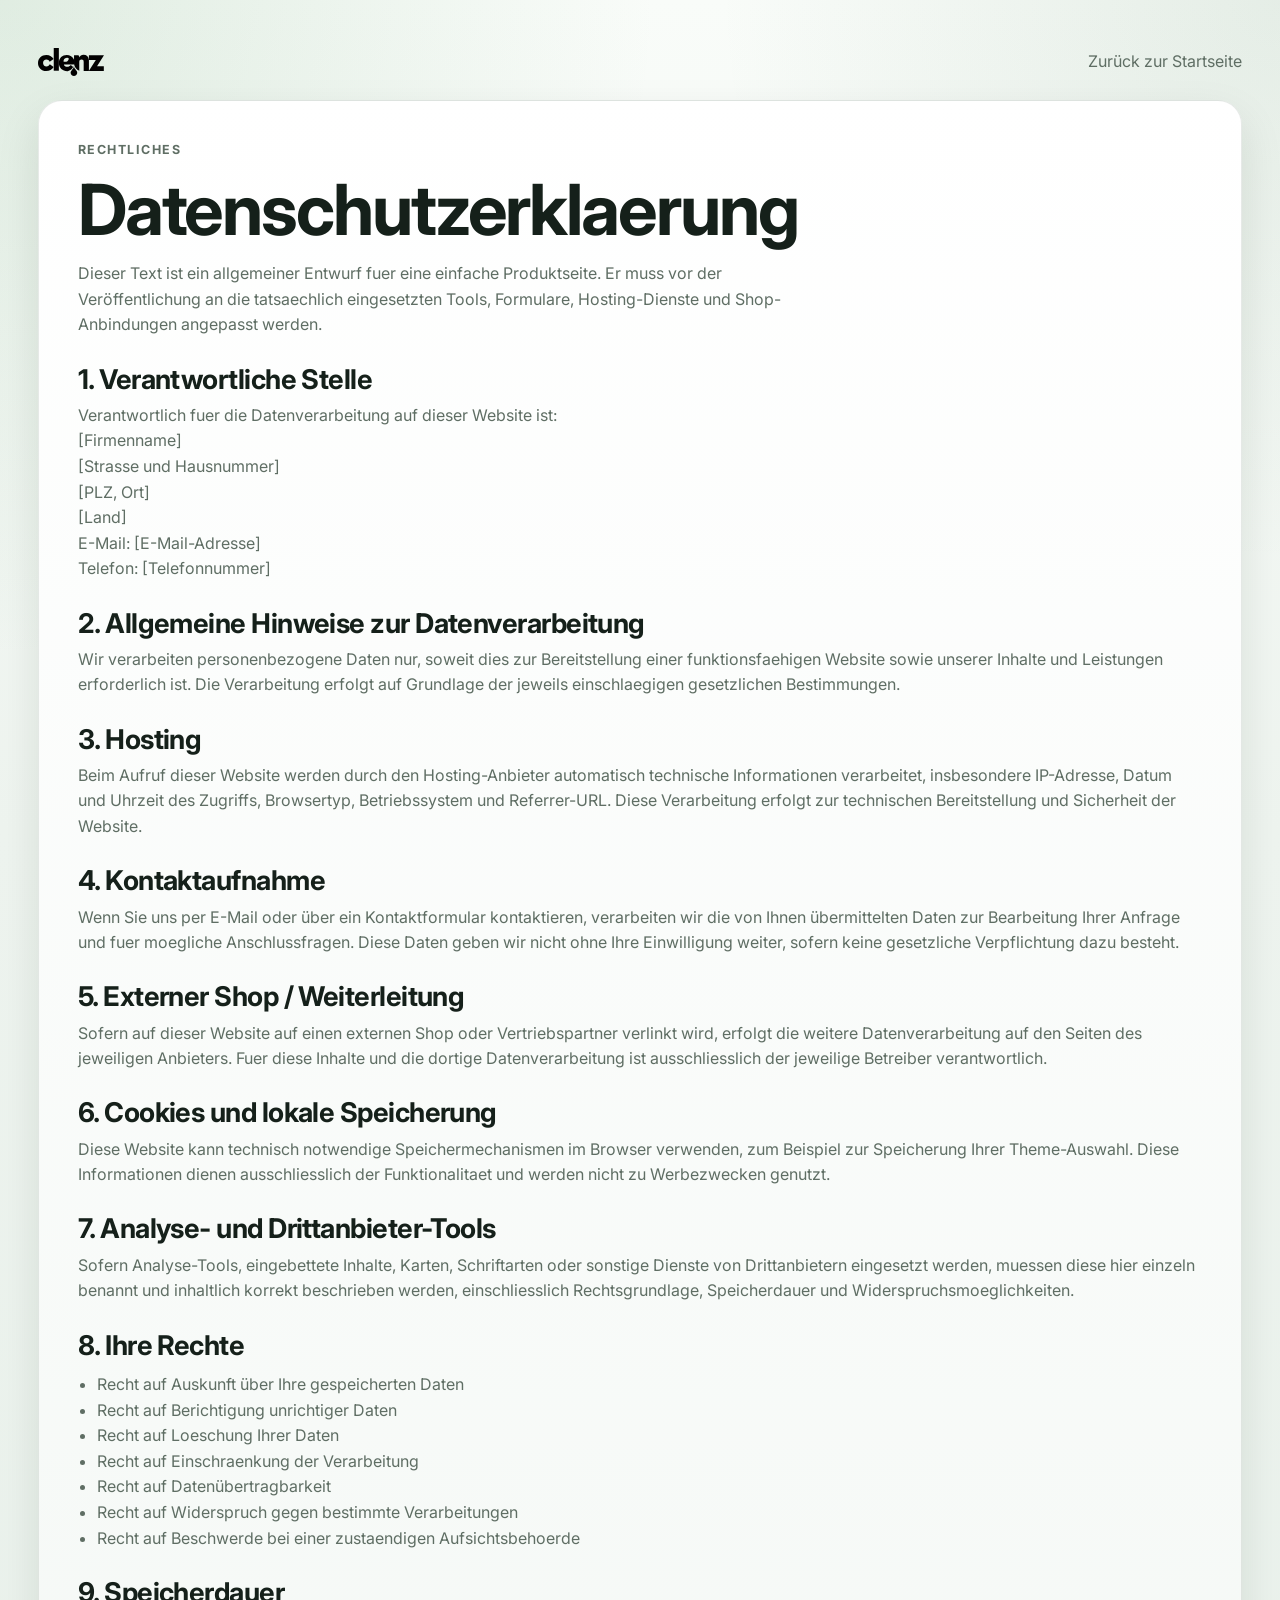
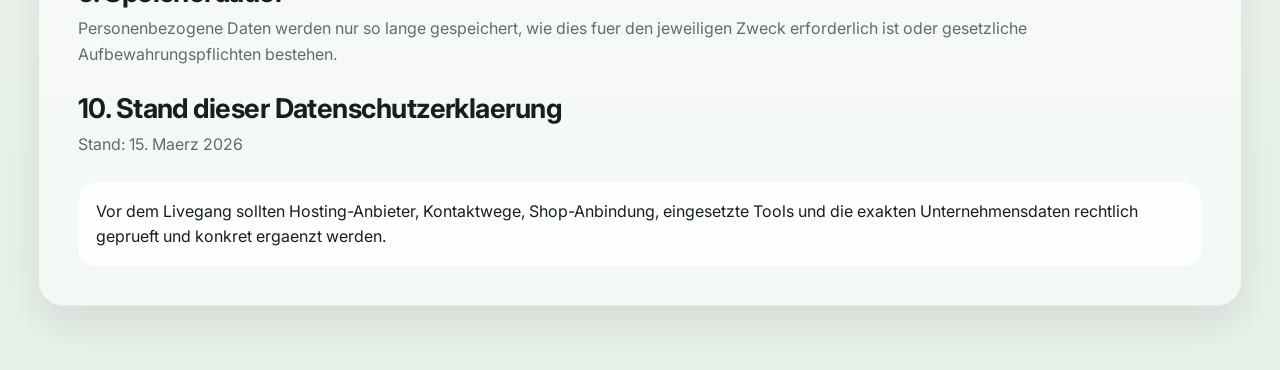
==== datenschutz.html @ 311ddb5b "feat: new changes" ====
<!DOCTYPE html>
<html lang="de">
  <head>
    <meta charset="UTF-8" />
    <meta name="viewport" content="width=device-width, initial-scale=1.0" />
    <meta name="description" content="Datenschutzerklaerung von Clenz." />
    <title>Clenz | Datenschutz</title>
    <script>
      (() => {
        const storedTheme = localStorage.getItem("clenz-theme");
        const preferredTheme =
          storedTheme || (window.matchMedia("(prefers-color-scheme: light)").matches ? "light" : "dark");
        document.documentElement.setAttribute("data-theme", preferredTheme);
      })();
    </script>
    <link rel="preconnect" href="https://fonts.googleapis.com" />
    <link rel="preconnect" href="https://fonts.gstatic.com" crossorigin />
    <link
      href="https://fonts.googleapis.com/css2?family=Inter:wght@400;500;600;700;800&display=swap"
      rel="stylesheet"
    />
    <link rel="stylesheet" href="styles.css" />
  </head>
  <body>
    <main class="legal-page">
      <div class="container legal-shell">
        <header class="legal-header">
          <a class="logo" href="index.html" aria-label="Zur Startseite">
            <img class="brand-mark" src="img/logo.svg" alt="Clenz" />
          </a>
          <a class="legal-back" href="index.html">Zurück zur Startseite</a>
        </header>

        <article class="legal-card-page">
          <p class="eyebrow">Rechtliches</p>
          <h1>Datenschutzerklaerung</h1>
          <p>
            Dieser Text ist ein allgemeiner Entwurf fuer eine einfache Produktseite.
            Er muss vor der Veröffentlichung an die tatsaechlich eingesetzten Tools,
            Formulare, Hosting-Dienste und Shop-Anbindungen angepasst werden.
          </p>

          <section class="legal-section">
            <h2>1. Verantwortliche Stelle</h2>
            <p>
              Verantwortlich fuer die Datenverarbeitung auf dieser Website ist:<br />
              [Firmenname]<br />
              [Strasse und Hausnummer]<br />
              [PLZ, Ort]<br />
              [Land]<br />
              E-Mail: [E-Mail-Adresse]<br />
              Telefon: [Telefonnummer]
            </p>
          </section>

          <section class="legal-section">
            <h2>2. Allgemeine Hinweise zur Datenverarbeitung</h2>
            <p>
              Wir verarbeiten personenbezogene Daten nur, soweit dies zur Bereitstellung
              einer funktionsfaehigen Website sowie unserer Inhalte und Leistungen erforderlich ist.
              Die Verarbeitung erfolgt auf Grundlage der jeweils einschlaegigen gesetzlichen Bestimmungen.
            </p>
          </section>

          <section class="legal-section">
            <h2>3. Hosting</h2>
            <p>
              Beim Aufruf dieser Website werden durch den Hosting-Anbieter automatisch technische
              Informationen verarbeitet, insbesondere IP-Adresse, Datum und Uhrzeit des Zugriffs,
              Browsertyp, Betriebssystem und Referrer-URL. Diese Verarbeitung erfolgt zur technischen
              Bereitstellung und Sicherheit der Website.
            </p>
          </section>

          <section class="legal-section">
            <h2>4. Kontaktaufnahme</h2>
            <p>
              Wenn Sie uns per E-Mail oder über ein Kontaktformular kontaktieren, verarbeiten wir
              die von Ihnen übermittelten Daten zur Bearbeitung Ihrer Anfrage und fuer moegliche
              Anschlussfragen. Diese Daten geben wir nicht ohne Ihre Einwilligung weiter, sofern keine
              gesetzliche Verpflichtung dazu besteht.
            </p>
          </section>

          <section class="legal-section">
            <h2>5. Externer Shop / Weiterleitung</h2>
            <p>
              Sofern auf dieser Website auf einen externen Shop oder Vertriebspartner verlinkt wird,
              erfolgt die weitere Datenverarbeitung auf den Seiten des jeweiligen Anbieters. Fuer diese
              Inhalte und die dortige Datenverarbeitung ist ausschliesslich der jeweilige Betreiber verantwortlich.
            </p>
          </section>

          <section class="legal-section">
            <h2>6. Cookies und lokale Speicherung</h2>
            <p>
              Diese Website kann technisch notwendige Speichermechanismen im Browser verwenden, zum Beispiel
              zur Speicherung Ihrer Theme-Auswahl. Diese Informationen dienen ausschliesslich der Funktionalitaet
              und werden nicht zu Werbezwecken genutzt.
            </p>
          </section>

          <section class="legal-section">
            <h2>7. Analyse- und Drittanbieter-Tools</h2>
            <p>
              Sofern Analyse-Tools, eingebettete Inhalte, Karten, Schriftarten oder sonstige Dienste von Drittanbietern
              eingesetzt werden, muessen diese hier einzeln benannt und inhaltlich korrekt beschrieben werden,
              einschliesslich Rechtsgrundlage, Speicherdauer und Widerspruchsmoeglichkeiten.
            </p>
          </section>

          <section class="legal-section">
            <h2>8. Ihre Rechte</h2>
            <ul>
              <li>Recht auf Auskunft über Ihre gespeicherten Daten</li>
              <li>Recht auf Berichtigung unrichtiger Daten</li>
              <li>Recht auf Loeschung Ihrer Daten</li>
              <li>Recht auf Einschraenkung der Verarbeitung</li>
              <li>Recht auf Datenübertragbarkeit</li>
              <li>Recht auf Widerspruch gegen bestimmte Verarbeitungen</li>
              <li>Recht auf Beschwerde bei einer zustaendigen Aufsichtsbehoerde</li>
            </ul>
          </section>

          <section class="legal-section">
            <h2>9. Speicherdauer</h2>
            <p>
              Personenbezogene Daten werden nur so lange gespeichert, wie dies fuer den jeweiligen Zweck
              erforderlich ist oder gesetzliche Aufbewahrungspflichten bestehen.
            </p>
          </section>

          <section class="legal-section">
            <h2>10. Stand dieser Datenschutzerklaerung</h2>
            <p>Stand: 15. Maerz 2026</p>
          </section>

          <div class="legal-placeholder">
            Vor dem Livegang sollten Hosting-Anbieter, Kontaktwege, Shop-Anbindung, eingesetzte Tools
            und die exakten Unternehmensdaten rechtlich geprueft und konkret ergaenzt werden.
          </div>
        </article>
      </div>
    </main>
  </body>
</html>
---- styles.css ----
:root {
  --brand: #5d9d68;
  --bg: #07100c;
  --surface: #0d1712;
  --surface-2: #132019;
  --text: #eef5f0;
  --muted: #9cab9f;
  --line: rgba(168, 204, 176, 0.12);
  --shadow-soft: 0 18px 44px rgba(0, 0, 0, 0.28);
  --bg-accent-1: rgba(37, 83, 48, 0.22);
  --bg-accent-2: rgba(93, 157, 104, 0.12);
  --bg-start: #050b08;
  --bg-end: #08110d;
  --header-scrolled: rgba(6, 12, 9, 0.78);
  --nav-text: #dce8df;
  --nav-cta: var(--brand);
  --toggle-bg: rgba(255, 255, 255, 0.05);
  --toggle-border: rgba(168, 204, 176, 0.14);
  --toggle-thumb: #f4faf5;
  --toggle-thumb-shadow: 0 8px 20px rgba(0, 0, 0, 0.22);
  --theme-icon-active: #103118;
  --theme-icon-inactive: rgba(238, 245, 240, 0.62);
  --logo-filter: none;
  --hero-kicker-bg: rgba(93, 157, 104, 0.12);
  --hero-kicker-border: rgba(168, 204, 176, 0.14);
  --hero-kicker-text: #d9e9dd;
  --hero-highlight-bg: linear-gradient(180deg, rgba(14, 23, 18, 0.9), rgba(10, 18, 14, 0.96));
  --hero-highlight-strong: #f1f7f2;
  --hero-showcase-bg: radial-gradient(circle at top, rgba(93, 157, 104, 0.14), transparent 34%), linear-gradient(160deg, rgba(14, 23, 18, 0.92), rgba(8, 15, 11, 0.98));
  --hero-showcase-border: rgba(168, 204, 176, 0.12);
  --hero-showcase-inner-border: rgba(168, 204, 176, 0.08);
  --hero-badge-bg: rgba(7, 13, 9, 0.86);
  --hero-badge-text: #edf5ef;
  --panel-bg: linear-gradient(180deg, rgba(18, 30, 23, 0.98) 0%, rgba(13, 22, 17, 0.98) 100%);
  --panel-bg-strong: linear-gradient(180deg, rgba(19, 31, 24, 0.95), rgba(11, 19, 15, 0.98));
  --about-note-bg: rgba(17, 28, 20, 0.88);
  --about-note-text: #edf2ef;
  --about-placeholder-bg: linear-gradient(180deg, rgba(20, 33, 26, 0.64), rgba(12, 21, 16, 0.92)), radial-gradient(circle at top left, rgba(93, 157, 104, 0.16), transparent 28%);
  --about-placeholder-border: rgba(53, 94, 59, 0.24);
  --about-placeholder-decor: rgba(53, 94, 59, 0.08);
  --cta-bg: linear-gradient(160deg, #0c1510 0%, #132019 100%);
  --cta-text: #f2f5f3;
  --cta-muted: #cad2ce;
  --cta-border: rgba(168, 204, 176, 0.1);
  --cta-button-bg: rgba(248, 252, 249, 0.96);
  --cta-button-text: #102017;
  --cta-button-shadow: 0 18px 38px rgba(7, 15, 10, 0.2);
  --cta-button-shadow-hover: 0 22px 44px rgba(7, 15, 10, 0.28);
  --cta-drop-bg: radial-gradient(circle at 35% 28%, rgba(255, 255, 255, 0.95), rgba(208, 232, 213, 0.7) 28%, rgba(77, 142, 86, 0.24) 54%, rgba(53, 94, 59, 0.03) 74%, transparent 75%);
  --cta-ring-border: rgba(168, 204, 176, 0.12);
  --footer-bg: rgba(5, 10, 8, 0.5);
  --modal-backdrop-bg: radial-gradient(circle at 22% 16%, rgba(91, 146, 101, 0.18), transparent 24%), radial-gradient(circle at 82% 24%, rgba(53, 94, 59, 0.18), transparent 22%), rgba(10, 16, 12, 0.74);
  --modal-content-bg: linear-gradient(145deg, rgba(11, 19, 15, 0.98), rgba(16, 27, 21, 0.96));
  --modal-main-frame-bg: linear-gradient(180deg, rgba(236, 243, 238, 0.94), rgba(224, 233, 226, 0.88));
}

html[data-theme="light"] {
  --brand: #356e41;
  --bg: #eef4ef;
  --surface: #ffffff;
  --surface-2: #eef5f0;
  --text: #15201a;
  --muted: #5f6e64;
  --line: rgba(28, 49, 35, 0.1);
  --shadow-soft: 0 18px 44px rgba(17, 28, 20, 0.1);
  --bg-accent-1: rgba(93, 157, 104, 0.16);
  --bg-accent-2: rgba(53, 110, 65, 0.1);
  --bg-start: #f9fcf9;
  --bg-end: #e9f1eb;
  --header-scrolled: rgba(250, 252, 250, 0.78);
  --nav-text: #243229;
  --nav-cta: #356e41;
  --toggle-bg: rgba(53, 110, 65, 0.08);
  --toggle-border: rgba(53, 110, 65, 0.14);
  --toggle-thumb: #356e41;
  --toggle-thumb-shadow: 0 8px 18px rgba(53, 110, 65, 0.18);
  --theme-icon-active: #ffffff;
  --theme-icon-inactive: rgba(36, 50, 41, 0.62);
  --logo-filter: invert(1) brightness(0.16);
  --hero-kicker-bg: rgba(53, 110, 65, 0.09);
  --hero-kicker-border: rgba(53, 110, 65, 0.12);
  --hero-kicker-text: #2d4935;
  --hero-highlight-bg: linear-gradient(180deg, rgba(255, 255, 255, 0.96), rgba(241, 247, 242, 0.98));
  --hero-highlight-strong: #122119;
  --hero-showcase-bg: radial-gradient(circle at top, rgba(93, 157, 104, 0.12), transparent 34%), linear-gradient(160deg, rgba(255, 255, 255, 0.96), rgba(238, 244, 239, 0.98));
  --hero-showcase-border: rgba(53, 110, 65, 0.12);
  --hero-showcase-inner-border: rgba(53, 110, 65, 0.08);
  --hero-badge-bg: rgba(255, 255, 255, 0.84);
  --hero-badge-text: #15211a;
  --panel-bg: linear-gradient(180deg, rgba(255, 255, 255, 0.98) 0%, rgba(244, 248, 245, 0.98) 100%);
  --panel-bg-strong: linear-gradient(180deg, rgba(255, 255, 255, 0.97), rgba(242, 247, 243, 0.99));
  --about-note-bg: rgba(18, 31, 24, 0.92);
  --about-note-text: #eff5f0;
  --about-placeholder-bg: linear-gradient(180deg, rgba(252, 254, 252, 0.94), rgba(235, 242, 237, 0.98)), radial-gradient(circle at top left, rgba(93, 157, 104, 0.12), transparent 30%);
  --about-placeholder-border: rgba(53, 110, 65, 0.16);
  --about-placeholder-decor: rgba(53, 110, 65, 0.07);
  --cta-bg: linear-gradient(160deg, rgba(255, 255, 255, 0.96) 0%, rgba(235, 243, 237, 0.98) 100%);
  --cta-text: #142019;
  --cta-muted: #5d6d63;
  --cta-border: rgba(53, 110, 65, 0.14);
  --cta-button-bg: linear-gradient(135deg, #183524 0%, #356e41 52%, #6aa875 100%);
  --cta-button-text: #f7fbf8;
  --cta-button-shadow: 0 18px 34px rgba(32, 73, 43, 0.2);
  --cta-button-shadow-hover: 0 22px 42px rgba(32, 73, 43, 0.28);
  --cta-drop-bg: radial-gradient(circle at 35% 28%, rgba(255, 255, 255, 0.96), rgba(223, 238, 227, 0.86) 28%, rgba(93, 157, 104, 0.16) 56%, rgba(53, 110, 65, 0.02) 76%, transparent 77%);
  --cta-ring-border: rgba(53, 110, 65, 0.12);
  --footer-bg: rgba(255, 255, 255, 0.4);
  --modal-backdrop-bg: radial-gradient(circle at 22% 16%, rgba(93, 157, 104, 0.14), transparent 24%), radial-gradient(circle at 82% 24%, rgba(53, 110, 65, 0.12), transparent 22%), rgba(229, 236, 231, 0.78);
  --modal-content-bg: linear-gradient(145deg, rgba(255, 255, 255, 0.98), rgba(241, 246, 242, 0.96));
  --modal-main-frame-bg: linear-gradient(180deg, rgba(244, 248, 245, 0.96), rgba(230, 238, 232, 0.9));
}

* {
  box-sizing: border-box;
}

html {
  scroll-behavior: smooth;
  color-scheme: dark;
}

html[data-theme="light"] {
  color-scheme: light;
}

body {
  margin: 0;
  font-family: "Inter", system-ui, -apple-system, sans-serif;
  background:
    radial-gradient(circle at top left, var(--bg-accent-1), transparent 28%),
    radial-gradient(circle at top right, var(--bg-accent-2), transparent 24%),
    linear-gradient(180deg, var(--bg-start) 0%, var(--bg) 42%, var(--bg-end) 100%);
  color: var(--text);
  line-height: 1.6;
  overflow-x: hidden;
  transition: background 260ms ease, color 260ms ease;
}

img {
  max-width: 100%;
  display: block;
}

.container {
  width: min(1280px, 94vw);
  margin: 0 auto;
}

.section {
  padding: clamp(4.5rem, 10vw, 8rem) 0;
}

.narrow {
  max-width: 760px;
}

.eyebrow {
  text-transform: uppercase;
  letter-spacing: 0.12em;
  color: var(--brand);
  font-size: 0.78rem;
  font-weight: 700;
  margin-bottom: 0.75rem;
}

h1,
h2,
h3,
p {
  margin: 0;
}

h1 {
  font-size: clamp(2.1rem, 6vw, 4.4rem);
  line-height: 1.08;
  letter-spacing: -0.03em;
}

h2 {
  font-size: clamp(1.7rem, 3.6vw, 2.8rem);
  line-height: 1.15;
  letter-spacing: -0.02em;
}

.btn {
  display: inline-flex;
  align-items: center;
  justify-content: center;
  padding: 0.9rem 1.4rem;
  border-radius: 999px;
  border: none;
  font-weight: 600;
  text-decoration: none;
  transition: transform 240ms ease, box-shadow 240ms ease, background-color 240ms ease;
}

.btn-primary {
  background: linear-gradient(135deg, #5d9d68 0%, #44734d 100%);
  color: #f8fcf9;
  box-shadow: 0 10px 24px rgba(29, 63, 37, 0.34);
}

.btn-primary:hover {
  transform: translateY(-2px);
  box-shadow: 0 14px 28px rgba(29, 63, 37, 0.42);
}

.site-header {
  position: sticky;
  top: 0;
  z-index: 30;
  transition: background 300ms ease, backdrop-filter 300ms ease, border-color 300ms ease;
  border-bottom: 1px solid transparent;
}

.site-header.scrolled {
  background: var(--header-scrolled);
  backdrop-filter: blur(10px);
  border-color: var(--line);
}

.header-inner {
  min-height: 78px;
  display: flex;
  align-items: center;
  justify-content: space-between;
}

.logo {
  display: inline-flex;
  align-items: center;
  color: var(--text);
  text-decoration: none;
}

.brand-mark {
  width: auto;
  height: clamp(1.6rem, 2.2vw, 2.2rem);
  filter: var(--logo-filter);
  transition: filter 260ms ease;
}

.footer-brand {
  display: grid;
  gap: 0.75rem;
}

.footer-brand .brand-mark {
  height: clamp(1.8rem, 2.6vw, 2.4rem);
}

.header-actions {
  display: flex;
  align-items: center;
  gap: 1rem;
}

.menu-toggle {
  display: none;
  width: 42px;
  height: 42px;
  padding: 0;
  border: 1px solid var(--toggle-border);
  border-radius: 999px;
  background: var(--toggle-bg);
  color: var(--text);
  backdrop-filter: blur(12px);
  box-shadow: 0 10px 24px rgba(0, 0, 0, 0.1);
  cursor: pointer;
}

.menu-toggle-line {
  display: block;
  width: 16px;
  height: 2px;
  margin: 3px auto;
  border-radius: 999px;
  background: currentColor;
  transition: transform 220ms ease, opacity 220ms ease;
}

.menu-toggle[aria-expanded="true"] .menu-toggle-line:nth-child(1) {
  transform: translateY(5px) rotate(45deg);
}

.menu-toggle[aria-expanded="true"] .menu-toggle-line:nth-child(2) {
  opacity: 0;
}

.menu-toggle[aria-expanded="true"] .menu-toggle-line:nth-child(3) {
  transform: translateY(-5px) rotate(-45deg);
}

.nav {
  display: flex;
  align-items: center;
  gap: 1.2rem;
  flex-wrap: wrap;
}

.nav a {
  text-decoration: none;
  color: var(--nav-text);
  font-weight: 500;
}

.nav-mobile-cta {
  display: none;
}

.header-utility {
  display: inline-flex;
  align-items: center;
  gap: 0.35rem;
  padding: 0.3rem;
  border-radius: 999px;
  border: 1px solid var(--toggle-border);
  background: color-mix(in srgb, var(--toggle-bg) 78%, transparent);
  backdrop-filter: blur(14px);
  box-shadow: 0 10px 24px rgba(0, 0, 0, 0.1);
}

.header-buy-btn {
  display: inline-flex;
  align-items: center;
  justify-content: center;
  min-height: 42px;
  padding: 0 1rem;
  border-radius: 999px;
  background: linear-gradient(135deg, #5d9d68 0%, #44734d 100%);
  color: #f8fcf9;
  text-decoration: none;
  font-weight: 700;
  box-shadow: 0 10px 24px rgba(29, 63, 37, 0.24);
  transition: transform 220ms ease, box-shadow 220ms ease, filter 220ms ease;
}

.header-buy-btn:hover {
  transform: translateY(-1px);
  box-shadow: 0 12px 28px rgba(29, 63, 37, 0.32);
  filter: saturate(1.04);
}

.theme-toggle {
  width: 42px;
  height: 42px;
  padding: 0;
  border: 1px solid var(--toggle-border);
  border-radius: 999px;
  background: var(--toggle-bg);
  color: var(--theme-icon-inactive);
  backdrop-filter: blur(12px);
  cursor: pointer;
  transition: transform 220ms ease, border-color 220ms ease, background-color 220ms ease, color 220ms ease, box-shadow 220ms ease;
}

.theme-toggle:hover {
  transform: translateY(-1px);
  border-color: var(--brand);
  color: var(--brand);
  box-shadow: 0 12px 26px rgba(0, 0, 0, 0.14);
}

.theme-toggle-drop {
  display: inline-flex;
  align-items: center;
  justify-content: center;
  width: 100%;
  height: 100%;
}

.theme-toggle-drop svg {
  width: 18px;
  height: 18px;
  display: block;
  fill: currentColor;
  transition: transform 260ms ease, fill 260ms ease, opacity 260ms ease;
}

.theme-toggle[aria-pressed="true"] {
  color: var(--brand);
  background: color-mix(in srgb, var(--toggle-bg) 75%, var(--brand) 25%);
}

.theme-toggle[aria-pressed="true"] .theme-toggle-drop svg {
  transform: rotate(180deg) scale(1.04);
}

.hero {
  min-height: 94vh;
  position: relative;
  overflow: clip;
  display: flex;
  align-items: center;
  padding: clamp(8.5rem, 14vw, 10.5rem) 0 clamp(5.5rem, 10vw, 7.5rem);
}

.hero-bg {
  position: absolute;
  inset: -20%;
  background:
    radial-gradient(circle at 18% 30%, rgba(104, 177, 117, 0.22), transparent 28%),
    radial-gradient(circle at 84% 20%, rgba(93, 157, 104, 0.18), transparent 22%),
    radial-gradient(circle at 62% 74%, rgba(61, 109, 70, 0.22), transparent 26%),
    linear-gradient(180deg, rgba(5, 10, 8, 0.1), transparent 100%);
  filter: blur(16px);
  animation: floatDrops 16s ease-in-out infinite alternate;
}

.hero-brand-layer {
  position: absolute;
  inset: 0;
  z-index: 1;
  pointer-events: none;
}

.hero-brand-watermark {
  position: absolute;
  left: 50%;
  top: 48%;
  width: min(92vw, 1320px);
  transform: translate(-50%, -50%);
  opacity: 0.07;
  filter: var(--logo-filter);
}

@keyframes floatDrops {
  0% {
    transform: translateY(-1.5%) scale(1);
  }
  100% {
    transform: translateY(1.5%) scale(1.04);
  }
}

.hero-grid {
  position: relative;
  z-index: 2;
  display: flex;
  justify-content: center;
  width: min(1580px, 98vw);
  margin: 0 auto;
}

.hero-copy {
  max-width: 1240px;
  text-align: center;
}

.hero-kicker {
  display: inline-flex;
  align-items: center;
  min-height: 2.2rem;
  justify-content: center;
  padding: 0.5rem 1rem;
  margin-bottom: 1.2rem;
  border-radius: 999px;
  background: var(--hero-kicker-bg);
  border: 1px solid var(--hero-kicker-border);
  color: var(--hero-kicker-text);
  font-size: 0.8rem;
  font-weight: 700;
  letter-spacing: 0.05em;
}

.hero-copy h1 {
  max-width: 18ch;
  margin-inline: auto;
  font-size: clamp(3.2rem, 6.6vw, 6rem);
  line-height: 0.96;
  letter-spacing: -0.05em;
  text-wrap: balance;
}

.hero-copy h1 span {
  display: inline-block;
  color: color-mix(in srgb, var(--text) 70%, var(--brand-2) 30%);
  text-shadow: 0 0 26px rgba(104, 177, 117, 0.16);
}

.hero-text {
  margin: 1.2rem auto 0;
  color: var(--muted);
  max-width: 72ch;
  font-size: 1.08rem;
  line-height: 1.85;
}

.hero-actions {
  display: flex;
  flex-wrap: wrap;
  justify-content: center;
  gap: 0.9rem;
  margin-top: 2rem;
}

.hero-secondary-btn {
  border: 1px solid rgba(168, 204, 176, 0.14);
  background: rgba(255, 255, 255, 0.08);
  color: var(--text);
  backdrop-filter: blur(10px);
  box-shadow: 0 12px 28px rgba(0, 0, 0, 0.08);
}

.hero-secondary-btn:hover {
  transform: translateY(-2px);
  background: rgba(255, 255, 255, 0.14);
}

html[data-theme="light"] .hero-secondary-btn {
  border-color: rgba(53, 110, 65, 0.18);
  background: rgba(255, 255, 255, 0.92);
  color: #173122;
  box-shadow: 0 14px 30px rgba(53, 110, 65, 0.12);
}

html[data-theme="light"] .hero-secondary-btn:hover {
  background: rgba(245, 250, 246, 0.98);
  border-color: rgba(53, 110, 65, 0.28);
}

.hero-callout {
  display: grid;
  gap: 0.4rem;
  justify-items: center;
  margin-top: 1.55rem;
}

.hero-callout strong {
  font-size: 0.96rem;
  letter-spacing: 0.08em;
  text-transform: uppercase;
  color: color-mix(in srgb, var(--text) 88%, var(--brand) 12%);
}

.hero-callout span {
  color: var(--muted);
  font-size: 0.98rem;
}

.products {
  background: linear-gradient(180deg, color-mix(in srgb, var(--surface) 94%, transparent), color-mix(in srgb, var(--surface-2) 96%, transparent));
  border-top-left-radius: 2rem;
  border-top-right-radius: 2rem;
  border-top: 1px solid rgba(168, 204, 176, 0.08);
  box-shadow: 0 -12px 32px rgba(0, 0, 0, 0.22);
  margin-top: -70px;
  position: relative;
  z-index: 4;
  overflow: clip;
}

.products.is-visible {
  animation: slideOnTop 650ms cubic-bezier(0.17, 0.84, 0.44, 1) both;
}

.products-atmosphere {
  position: absolute;
  inset: 0;
  pointer-events: none;
}

.products-drop,
.products-glow {
  position: absolute;
  display: block;
}

.products-drop {
  border-radius: 48% 52% 58% 42% / 44% 43% 57% 56%;
  background:
    radial-gradient(circle at 35% 28%, rgba(255, 255, 255, 0.95), rgba(210, 236, 216, 0.72) 28%, rgba(77, 142, 86, 0.28) 56%, rgba(53, 94, 59, 0.05) 74%, transparent 75%);
  filter: blur(2px);
  opacity: 0.42;
}

.products-drop-one {
  top: 90px;
  right: 6%;
  width: 220px;
  height: 220px;
  animation: productsDropFloat 9s ease-in-out infinite;
}

.products-drop-two {
  left: -30px;
  bottom: 110px;
  width: 170px;
  height: 170px;
  opacity: 0.34;
  animation: productsDropFloat 11s ease-in-out infinite reverse;
}

.products-glow {
  border-radius: 999px;
  filter: blur(18px);
  opacity: 0.24;
}

.products-glow-one {
  top: 40px;
  left: 12%;
  width: 280px;
  height: 280px;
  background: radial-gradient(circle, rgba(93, 157, 104, 0.22), transparent 68%);
  animation: productsGlowPulse 10s ease-in-out infinite;
}

.products-glow-two {
  right: 18%;
  bottom: 30px;
  width: 200px;
  height: 200px;
  background: radial-gradient(circle, rgba(61, 109, 70, 0.18), transparent 70%);
  animation: productsGlowPulse 8s ease-in-out infinite 1.4s;
}

@keyframes slideOnTop {
  0% {
    transform: translateY(46px);
    opacity: 0;
  }
  100% {
    transform: translateY(0);
    opacity: 1;
  }
}

.section-head {
  margin-bottom: 2.2rem;
  position: relative;
  z-index: 1;
}

.section-lead {
  max-width: 62ch;
  margin-top: 0.9rem;
  color: var(--muted);
}

.products-meta {
  display: flex;
  flex-wrap: wrap;
  gap: 0.75rem;
  margin-top: 1.3rem;
}

.products-meta span {
  display: inline-flex;
  align-items: center;
  min-height: 2.4rem;
  padding: 0.55rem 0.9rem;
  border-radius: 999px;
  background: color-mix(in srgb, var(--surface) 74%, transparent);
  border: 1px solid rgba(168, 204, 176, 0.12);
  color: var(--text);
  font-size: 0.9rem;
  box-shadow: 0 16px 34px rgba(0, 0, 0, 0.12);
}

.product-grid {
  display: grid;
  grid-template-columns: repeat(4, minmax(0, 1fr));
  gap: 1rem;
  position: relative;
  z-index: 1;
}

.product-card {
  position: relative;
  background: var(--panel-bg);
  border: 1px solid var(--line);
  border-radius: 1.2rem;
  padding: 1rem;
  overflow: hidden;
  cursor: pointer;
  transition: transform 240ms ease, box-shadow 240ms ease, border-color 240ms ease;
}

.product-card::before {
  content: "";
  position: absolute;
  inset: -40% auto auto -20%;
  width: 140px;
  height: 140px;
  border-radius: 999px;
  background: radial-gradient(circle, rgba(104, 177, 117, 0.2), transparent 68%);
  filter: blur(6px);
  opacity: 0;
  transition: opacity 240ms ease, transform 240ms ease;
}

.product-card:hover {
  transform: translateY(-6px);
  box-shadow: var(--shadow-soft);
  border-color: rgba(168, 204, 176, 0.24);
}

.product-card:hover::before {
  opacity: 1;
  transform: translate(10px, 12px);
}

.product-card img {
  aspect-ratio: 3 / 4;
  border-radius: 0.9rem;
  object-fit: cover;
  object-position: center top;
  transition: transform 260ms ease, filter 260ms ease;
}

.product-card:hover img {
  transform: translateY(-4px) scale(1.02);
  filter: saturate(1.04);
}

.product-card h3 {
  margin-top: 0.85rem;
  font-size: 1.1rem;
}

.product-card p {
  margin-top: 0.5rem;
  color: var(--muted);
  font-size: 0.95rem;
}

@keyframes productsDropFloat {
  0%,
  100% {
    transform: translateY(0) rotate(0deg);
  }
  50% {
    transform: translateY(-18px) rotate(4deg);
  }
}

@keyframes productsGlowPulse {
  0%,
  100% {
    transform: scale(1);
    opacity: 0.18;
  }
  50% {
    transform: scale(1.08);
    opacity: 0.28;
  }
}

.about {
  position: relative;
  overflow: clip;
}

.about-layout {
  display: grid;
  grid-template-columns: minmax(0, 1.05fr) minmax(320px, 0.95fr);
  gap: clamp(1.8rem, 4vw, 4rem);
  align-items: center;
}

.about-copy {
  display: grid;
  gap: 1.25rem;
}

.about-lead {
  max-width: 68ch;
  color: var(--muted);
}

.about-points {
  display: grid;
  gap: 1rem;
}

.about-point {
  display: grid;
  grid-template-columns: auto 1fr;
  gap: 1rem;
  align-items: start;
  padding: 1.15rem 1.15rem 1.1rem;
  border-radius: 1.25rem;
  background: var(--panel-bg);
  border: 1px solid rgba(53, 94, 59, 0.08);
  box-shadow: 0 18px 36px rgba(17, 28, 20, 0.06);
}

.about-point-number {
  display: inline-flex;
  align-items: center;
  justify-content: center;
  min-width: 3rem;
  height: 3rem;
  border-radius: 999px;
  background: rgba(53, 94, 59, 0.1);
  color: var(--brand);
  font-weight: 800;
  letter-spacing: 0.08em;
}

.about-point h3 {
  margin: 0 0 0.35rem;
  font-size: 1.05rem;
}

.about-point p {
  margin: 0;
  color: var(--muted);
}

.about-stats {
  display: grid;
  grid-template-columns: repeat(3, minmax(0, 1fr));
  gap: 0.9rem;
  margin-top: 0.5rem;
}

.about-stat {
  display: grid;
  gap: 0.3rem;
  padding: 1rem;
  border-radius: 1.15rem;
  background: var(--panel-bg);
  border: 1px solid rgba(53, 94, 59, 0.08);
  box-shadow: 0 16px 32px rgba(17, 28, 20, 0.05);
}

.about-stat strong {
  font-size: clamp(1.4rem, 3vw, 2rem);
  line-height: 1;
  color: var(--brand);
}

.about-stat span {
  color: var(--muted);
  font-size: 0.95rem;
}

.about-visual {
  position: relative;
}

.about-frame {
  position: relative;
  min-height: 560px;
  padding: 1.35rem;
  border-radius: 2rem;
  background:
    var(--panel-bg-strong),
    radial-gradient(circle at top right, rgba(77, 142, 86, 0.12), transparent 38%);
  border: 1px solid rgba(53, 94, 59, 0.1);
  box-shadow: 0 24px 60px rgba(17, 28, 20, 0.1);
  overflow: hidden;
}

.about-drops {
  position: absolute;
  inset: 0;
  pointer-events: none;
}

.about-drop {
  position: absolute;
  display: block;
  border-radius: 48% 52% 60% 40% / 44% 44% 56% 56%;
  background:
    radial-gradient(circle at 35% 28%, rgba(255, 255, 255, 0.95), rgba(208, 232, 213, 0.72) 28%, rgba(77, 142, 86, 0.28) 54%, rgba(53, 94, 59, 0.04) 74%, transparent 75%);
  filter: blur(2px);
  opacity: 0.5;
}

.about-drop-one {
  width: 210px;
  height: 210px;
  top: -30px;
  right: 14%;
  animation: aboutDropFloat 8.4s ease-in-out infinite;
}

.about-drop-two {
  width: 160px;
  height: 160px;
  left: -20px;
  bottom: 22%;
  animation: aboutDropFloat 10.2s ease-in-out infinite 0.8s;
}

.about-drop-three {
  width: 120px;
  height: 120px;
  right: 6%;
  bottom: 6%;
  animation: aboutDropFloat 7.6s ease-in-out infinite 1.2s;
}

.about-image-placeholder {
  position: relative;
  z-index: 1;
  min-height: 390px;
  padding: 1.6rem;
  display: flex;
  flex-direction: column;
  justify-content: flex-end;
  border-radius: 1.55rem;
  border: 1px dashed var(--about-placeholder-border);
  background: var(--about-placeholder-bg);
  overflow: hidden;
}

.about-image-placeholder::before,
.about-image-placeholder::after {
  content: "";
  position: absolute;
  inset: auto;
  border-radius: 999px;
  background: var(--about-placeholder-decor);
}

.about-image-placeholder::before {
  width: 180px;
  height: 180px;
  top: -30px;
  right: -24px;
}

.about-image-placeholder::after {
  width: 96px;
  height: 96px;
  bottom: 20px;
  left: -18px;
}

.about-placeholder-label {
  display: inline-flex;
  width: fit-content;
  margin: 0 0 0.9rem;
  padding: 0.45rem 0.75rem;
  border-radius: 999px;
  background: rgba(53, 94, 59, 0.12);
  color: var(--brand);
  font-size: 0.78rem;
  font-weight: 700;
  letter-spacing: 0.12em;
  text-transform: uppercase;
}

.about-image-placeholder h3 {
  margin: 0 0 0.6rem;
  font-size: clamp(1.6rem, 3vw, 2.2rem);
  line-height: 1.05;
}

.about-image-placeholder p {
  max-width: 28ch;
  margin: 0;
  color: var(--muted);
}

.about-note {
  position: absolute;
  right: 1.35rem;
  bottom: 1.35rem;
  z-index: 1;
  display: flex;
  gap: 0.75rem;
  align-items: flex-start;
  width: min(300px, calc(100% - 2.7rem));
  padding: 1rem 1.05rem;
  border-radius: 1.2rem;
  background: var(--about-note-bg);
  color: var(--about-note-text);
  box-shadow: 0 18px 32px rgba(17, 28, 20, 0.24);
  animation: aboutNoteFloat 6.8s ease-in-out infinite;
}

.about-note p {
  margin: 0;
  font-size: 0.95rem;
  color: inherit;
}

.about-note-dot {
  width: 0.8rem;
  height: 0.8rem;
  margin-top: 0.2rem;
  border-radius: 999px;
  background: linear-gradient(180deg, #7bd18a, #4d8e56);
  box-shadow: 0 0 0 0.3rem rgba(123, 209, 138, 0.12);
  flex: 0 0 auto;
}

@keyframes aboutDropFloat {
  0%,
  100% {
    transform: translateY(0) scale(1);
  }
  50% {
    transform: translateY(-14px) scale(1.05);
  }
}

@keyframes aboutNoteFloat {
  0%,
  100% {
    transform: translateY(0);
  }
  50% {
    transform: translateY(-8px);
  }
}

.cta-box {
  position: relative;
  display: grid;
  grid-template-columns: minmax(0, 1.2fr) auto;
  align-items: center;
  gap: 1.6rem;
  background: var(--cta-bg);
  color: var(--cta-text);
  border-radius: 1.6rem;
  padding: clamp(2.2rem, 5vw, 3.5rem);
  box-shadow: var(--shadow-soft);
  border: 1px solid var(--cta-border);
  overflow: hidden;
}

.cta-atmosphere {
  position: absolute;
  inset: 0;
  pointer-events: none;
}

.cta-eyebrow {
  margin: 0 0 0.8rem;
  color: color-mix(in srgb, var(--cta-text) 76%, var(--brand) 24%);
  font-size: 0.8rem;
  font-weight: 700;
  letter-spacing: 0.12em;
  text-transform: uppercase;
}

.cta-text {
  margin: 0.8rem 0 0;
  color: var(--cta-muted);
}

.cta-actions {
  position: relative;
  z-index: 1;
  display: grid;
  gap: 0.85rem;
  justify-items: end;
}

.cta-button {
  display: inline-flex;
  align-items: center;
  justify-content: space-between;
  gap: 0.65rem;
  min-height: 3.9rem;
  padding: 0.28rem 0.42rem 0.28rem 0.62rem;
  border-radius: 999px;
  background: var(--cta-button-bg);
  color: var(--cta-button-text);
  text-decoration: none;
  font-weight: 800;
  letter-spacing: 0.01em;
  box-shadow: var(--cta-button-shadow);
  transition: transform 220ms ease, box-shadow 220ms ease;
}

.cta-button:hover {
  transform: translateY(-2px) scale(1.01);
  box-shadow: var(--cta-button-shadow-hover);
}

.cta-button-drop {
  display: inline-flex;
  align-items: center;
  justify-content: center;
  width: 3rem;
  height: 3rem;
  border-radius: 999px;
  background: linear-gradient(135deg, #5d9d68 0%, #44734d 100%);
  color: #f7fcf8;
  box-shadow: inset 0 1px 0 rgba(255, 255, 255, 0.24);
}

.cta-button-drop svg {
  width: 1.1rem;
  height: 1.1rem;
  fill: currentColor;
}

.cta-note {
  margin: 0;
  color: color-mix(in srgb, var(--cta-muted) 86%, white 14%);
  font-size: 0.92rem;
}

.cta-drop,
.cta-ring {
  position: absolute;
  display: block;
}

.cta-drop {
  border-radius: 48% 52% 60% 40% / 44% 44% 56% 56%;
  background: var(--cta-drop-bg);
  filter: blur(2px);
  opacity: 0.34;
}

.cta-drop-one {
  width: 180px;
  height: 180px;
  top: -34px;
  right: 18%;
  animation: ctaFloat 8.5s ease-in-out infinite;
}

.cta-drop-two {
  width: 110px;
  height: 110px;
  left: 46%;
  bottom: -20px;
  opacity: 0.22;
  animation: ctaFloat 7.4s ease-in-out infinite reverse;
}

.cta-ring {
  right: -60px;
  top: 50%;
  width: 220px;
  height: 220px;
  border-radius: 999px;
  border: 1px solid var(--cta-ring-border);
  transform: translateY(-50%);
}

@keyframes ctaFloat {
  0%,
  100% {
    transform: translateY(0) rotate(0deg);
  }
  50% {
    transform: translateY(-10px) rotate(5deg);
  }
}

.site-footer {
  border-top: 1px solid var(--line);
  padding: 2.6rem 0 1.4rem;
  background:
    linear-gradient(180deg, color-mix(in srgb, var(--footer-bg) 100%, transparent), color-mix(in srgb, var(--surface-2) 92%, transparent)),
    radial-gradient(circle at top right, rgba(93, 157, 104, 0.08), transparent 28%);
}

.footer-inner {
  display: grid;
  gap: 1.2rem;
  grid-template-columns: 1.25fr 0.8fr 0.8fr 1.35fr;
  align-items: start;
  padding-bottom: 1.4rem;
}

.footer-brand {
  display: grid;
  gap: 1rem;
}

.footer-brand p {
  margin: 0;
  color: var(--muted);
  max-width: 32ch;
}

.footer-column {
  display: grid;
  gap: 0.85rem;
}

.footer-column h3 {
  margin: 0;
  font-size: 0.95rem;
  letter-spacing: 0.06em;
  text-transform: uppercase;
}

.footer-nav {
  display: grid;
  gap: 0.55rem;
}

.footer-nav a {
  color: var(--text);
  text-decoration: none;
  transition: color 200ms ease, transform 200ms ease;
}

.footer-nav a:hover {
  color: var(--brand);
  transform: translateX(2px);
}

.footer-cta {
  display: grid;
  gap: 0.8rem;
  align-content: start;
  padding: 1.2rem;
  border-radius: 1.25rem;
  background:
    radial-gradient(circle at top right, rgba(93, 157, 104, 0.16), transparent 38%),
    color-mix(in srgb, var(--surface) 84%, transparent);
  border: 1px solid rgba(168, 204, 176, 0.12);
  box-shadow: 0 18px 36px rgba(0, 0, 0, 0.08);
}

.footer-cta-eyebrow {
  margin: 0;
  color: var(--brand);
  font-size: 0.78rem;
  font-weight: 700;
  letter-spacing: 0.12em;
  text-transform: uppercase;
}

.footer-cta h3 {
  margin: 0;
  font-size: 1.15rem;
  line-height: 1.25;
}

.footer-cta p {
  margin: 0;
  color: var(--muted);
}

.footer-cta-btn {
  width: fit-content;
  margin-top: 0.2rem;
}

.footer-bottom {
  display: flex;
  justify-content: space-between;
  gap: 1rem;
  padding-top: 1rem;
  border-top: 1px solid rgba(168, 204, 176, 0.08);
}

.footer-bottom p {
  margin: 0;
  color: var(--muted);
  font-size: 0.92rem;
}

.legal-page {
  min-height: 100vh;
  padding: 3rem 0 4rem;
}

.legal-shell {
  display: grid;
  gap: 1.5rem;
}

.legal-header {
  display: flex;
  align-items: center;
  justify-content: space-between;
  gap: 1rem;
}

.legal-back {
  color: var(--muted);
  text-decoration: none;
}

.legal-back:hover {
  color: var(--brand);
}

.legal-card-page {
  padding: clamp(1.5rem, 3vw, 2.4rem);
  border-radius: 1.5rem;
  background: var(--panel-bg);
  border: 1px solid var(--line);
  box-shadow: var(--shadow-soft);
}

.legal-card-page h1 {
  margin-bottom: 0.85rem;
}

.legal-card-page > p {
  max-width: 72ch;
  color: var(--muted);
}

.legal-section {
  margin-top: 1.6rem;
}

.legal-section h2 {
  margin-bottom: 0.5rem;
  font-size: clamp(1.2rem, 2.6vw, 1.7rem);
}

.legal-section p,
.legal-section li {
  color: var(--muted);
}

.legal-section ul {
  margin: 0.7rem 0 0;
  padding-left: 1.2rem;
}

.legal-placeholder {
  margin-top: 1.5rem;
  padding: 1rem 1.1rem;
  border-radius: 1rem;
  background: color-mix(in srgb, var(--surface) 78%, transparent);
  border: 1px solid rgba(168, 204, 176, 0.1);
  color: var(--text);
}

.modal {
  position: fixed;
  inset: 0;
  z-index: 60;
  display: grid;
  place-items: center;
  opacity: 0;
  pointer-events: none;
  padding: 1.2rem;
  transition: opacity 280ms ease;
}

.modal.is-open {
  opacity: 1;
  pointer-events: auto;
}

.modal-backdrop {
  position: absolute;
  inset: 0;
  background: var(--modal-backdrop-bg);
  backdrop-filter: blur(12px);
}

.modal-content {
  width: min(1080px, 94vw);
  max-height: 92vh;
  position: relative;
  border-radius: 2rem;
  background: var(--modal-content-bg);
  border: 1px solid rgba(53, 94, 59, 0.12);
  overflow: hidden;
  box-shadow: 0 28px 80px rgba(10, 18, 13, 0.36);
  transform: translateY(28px) scale(0.98);
  transition: transform 360ms cubic-bezier(0.17, 0.84, 0.44, 1);
}

.modal.is-open .modal-content {
  transform: translateY(0) scale(1);
}

.modal-atmosphere {
  position: absolute;
  inset: 0;
  overflow: hidden;
  pointer-events: none;
}

.modal-drop {
  position: absolute;
  display: block;
  border-radius: 48% 52% 60% 40% / 44% 44% 56% 56%;
  background:
    radial-gradient(circle at 35% 28%, rgba(255, 255, 255, 0.95), rgba(208, 232, 213, 0.72) 28%, rgba(77, 142, 86, 0.28) 54%, rgba(53, 94, 59, 0.04) 74%, transparent 75%);
  filter: blur(3px);
  opacity: 0;
  transform: translateY(80px) scale(0.7);
}

.modal.is-open .modal-drop-one {
  animation: modalDropFloat 9s ease-in-out infinite;
}

.modal.is-open .modal-drop-two {
  animation: modalDropFloat 10.5s ease-in-out infinite 0.9s;
}

.modal.is-open .modal-drop-three {
  animation: modalDropFloat 8.2s ease-in-out infinite 1.4s;
}

.modal-drop-one {
  width: 280px;
  height: 280px;
  top: -55px;
  left: -40px;
}

.modal-drop-two {
  width: 220px;
  height: 220px;
  right: 10%;
  top: 10%;
}

.modal-drop-three {
  width: 180px;
  height: 180px;
  right: -30px;
  bottom: -35px;
}

.modal-scroll {
  position: relative;
  z-index: 1;
  max-height: 92vh;
  overflow: auto;
  padding: clamp(1.4rem, 2.8vw, 2rem);
}

.modal-close {
  position: absolute;
  right: 1.1rem;
  top: 1.1rem;
  z-index: 2;
  width: 2.75rem;
  height: 2.75rem;
  border: 1px solid rgba(53, 94, 59, 0.14);
  border-radius: 999px;
  background: rgba(255, 255, 255, 0.84);
  color: #1b251d;
  font-size: 1.8rem;
  line-height: 1;
  cursor: pointer;
  transition: transform 220ms ease, background-color 220ms ease, border-color 220ms ease;
}

.modal-close:hover {
  transform: rotate(90deg);
  background: #fff;
  border-color: rgba(53, 94, 59, 0.32);
}

.modal-grid {
  display: grid;
  grid-template-columns: minmax(0, 1.05fr) minmax(300px, 0.95fr);
  gap: clamp(1.4rem, 3vw, 3rem);
  align-items: center;
}

.modal-gallery {
  display: grid;
  gap: 1rem;
}

.modal-stage {
  position: relative;
}

.modal-main-frame {
  aspect-ratio: 4 / 5;
  border-radius: 1.65rem;
  overflow: hidden;
  background: var(--modal-main-frame-bg);
  border: 1px solid rgba(53, 94, 59, 0.1);
  box-shadow: 0 22px 38px rgba(15, 24, 18, 0.14);
}

.modal-main-image {
  width: 100%;
  height: 100%;
  display: block;
  object-fit: cover;
  object-position: center top;
}

.modal-main-image.is-animating {
  animation: modalImageReveal 360ms cubic-bezier(0.22, 1, 0.36, 1);
}

.modal-nav {
  position: absolute;
  top: 50%;
  z-index: 2;
  display: flex;
  align-items: center;
  justify-content: center;
  width: 3.3rem;
  height: 3.3rem;
  padding: 0;
  border: none;
  border-radius: 999px;
  background: rgba(255, 255, 255, 0.92);
  color: #162018;
  font-size: 2rem;
  line-height: 0.9;
  box-shadow: 0 12px 26px rgba(15, 24, 18, 0.16);
  cursor: pointer;
  transform: translateY(-50%);
  transition: transform 220ms ease, background-color 220ms ease, color 220ms ease;
}

.modal-nav:hover {
  background: var(--brand);
  color: #fff;
}

.modal-nav-prev {
  left: 1rem;
}

.modal-nav-next {
  right: 1rem;
}

.modal-thumbs {
  display: grid;
  grid-template-columns: repeat(4, minmax(0, 1fr));
  gap: 0.85rem;
}

.modal-thumb {
  padding: 0.28rem;
  border: 1px solid rgba(53, 94, 59, 0.12);
  border-radius: 1rem;
  background: rgba(255, 255, 255, 0.82);
  cursor: pointer;
  transition: transform 220ms ease, border-color 220ms ease, box-shadow 220ms ease, opacity 220ms ease;
}

.modal-thumb:hover {
  transform: translateY(-2px);
  border-color: rgba(53, 94, 59, 0.28);
}

.modal-thumb.is-active {
  border-color: var(--brand);
  box-shadow: 0 10px 24px rgba(53, 94, 59, 0.18);
}

.modal-thumb img {
  width: 100%;
  aspect-ratio: 1 / 1;
  display: block;
  border-radius: 0.8rem;
  object-fit: cover;
  object-position: center top;
}

.modal-copy {
  display: grid;
  gap: 1rem;
  align-content: center;
}

.modal-tag {
  margin-bottom: 0;
}

.modal-copy h3 {
  font-size: clamp(2rem, 4vw, 3rem);
  line-height: 1.04;
  letter-spacing: -0.03em;
}

.modal-copy p {
  margin: 0;
}

.modal-copy #modalDescription {
  color: var(--muted);
  max-width: 36ch;
}

.price {
  display: inline-flex;
  align-items: center;
  justify-content: center;
  width: fit-content;
  min-height: 3rem;
  padding: 0.6rem 1rem;
  border-radius: 999px;
  background: rgba(53, 94, 59, 0.1);
  font-size: 1.1rem;
  font-weight: 700;
  color: var(--brand);
}

.modal-buy {
  width: fit-content;
  min-width: 12rem;
}

@keyframes modalDropFloat {
  0%,
  100% {
    opacity: 0.42;
    transform: translateY(45px) scale(0.76) rotate(0deg);
  }
  24% {
    opacity: 0.72;
  }
  50% {
    opacity: 0.6;
    transform: translateY(-12px) scale(1.04) rotate(8deg);
  }
  75% {
    opacity: 0.35;
  }
}

@keyframes modalImageReveal {
  0% {
    opacity: 0;
    transform: scale(0.95);
  }
  100% {
    opacity: 1;
    transform: scale(1);
  }
}

.fade-in-up {
  opacity: 0;
  transform: translateY(24px);
  transition: opacity 600ms ease, transform 600ms ease;
}

.fade-in-up.visible {
  opacity: 1;
  transform: translateY(0);
}

@media (max-width: 980px) {
  .container {
    width: min(1200px, 95vw);
  }

  .hero-grid {
    width: min(1380px, 95vw);
  }

  .hero-copy h1 {
    max-width: 16ch;
  }

  .hero-brand-watermark {
    width: min(112vw, 1160px);
    top: 43%;
  }

  .hero-copy {
    max-width: none;
  }

  .product-grid {
    grid-template-columns: repeat(2, minmax(0, 1fr));
  }

  .products-drop-one {
    right: -20px;
    width: 180px;
    height: 180px;
  }

  .products-glow-one {
    left: 2%;
  }

  .about-layout {
    grid-template-columns: 1fr;
  }

  .about-frame {
    min-height: 500px;
  }

  .footer-inner {
    grid-template-columns: 1fr;
    gap: 1.4rem;
  }

  .footer-bottom {
    flex-direction: column;
  }

  .modal-grid {
    grid-template-columns: 1fr;
  }

  .modal-copy #modalDescription {
    max-width: none;
  }
}

@media (max-width: 820px) {
  .section {
    padding: clamp(4rem, 9vw, 6rem) 0;
  }

  .hero {
    min-height: auto;
    padding: 5.8rem 0 4.5rem;
  }

  .hero-copy h1 {
    max-width: 15ch;
  }

  .about-point {
    padding: 1rem;
  }

  .cta-box {
    grid-template-columns: 1fr;
    justify-items: start;
    padding: 2rem;
  }

  .cta-actions {
    justify-items: start;
  }

  .footer-cta {
    max-width: 100%;
  }
}

@media (max-width: 680px) {
  .container {
    width: min(100%, 92vw);
  }

  .header-inner {
    min-height: auto;
    position: relative;
    display: grid;
    grid-template-columns: 42px 1fr 42px;
    grid-template-rows: 42px auto;
    gap: 0.75rem;
    padding: 0.9rem 0;
    align-items: center;
    justify-content: normal;
  }

  .logo {
    grid-column: 2;
    grid-row: 1;
    justify-self: center;
    display: flex;
    align-items: center;
    justify-content: center;
    width: 42px;
    height: 42px;
    line-height: 1;
  }

  .brand-mark {
    height: 40px;
    width: auto;
  }

  .header-actions {
    display: contents;
  }

  .header-utility {
    grid-column: 3;
    grid-row: 1;
    justify-self: end;
    padding: 0;
    border: none;
    background: transparent;
    box-shadow: none;
    backdrop-filter: none;
  }

  .header-buy-btn {
    display: none;
  }

  .menu-toggle {
    display: inline-block;
    grid-column: 1;
    grid-row: 1;
    justify-self: start;
    width: 42px;
    height: 42px;
  }

  .nav {
    grid-column: 1 / -1;
    grid-row: 2;
    position: absolute;
    top: calc(100% + 0.55rem);
    left: 0;
    right: 0;
    z-index: 40;
    display: grid;
    gap: 0.55rem;
    padding: 0.8rem;
    border-radius: 1.2rem;
    background: color-mix(in srgb, var(--surface) 92%, transparent);
    border: 1px solid var(--line);
    box-shadow: 0 18px 38px rgba(0, 0, 0, 0.18);
    backdrop-filter: blur(18px);
    opacity: 0;
    pointer-events: none;
    transform: translateY(-8px);
    transition: opacity 220ms ease, transform 220ms ease;
  }

  .nav.is-open {
    opacity: 1;
    pointer-events: auto;
    transform: translateY(0);
  }

  .nav a {
    min-height: 2.8rem;
    display: flex;
    align-items: center;
    justify-content: center;
    text-align: center;
    padding: 0.55rem 0.7rem;
    border-radius: 999px;
    background: rgba(255, 255, 255, 0.04);
    border: 1px solid var(--line);
  }

  .nav-mobile-cta {
    display: flex;
    color: #f8fcf9;
    background: linear-gradient(135deg, #5d9d68 0%, #44734d 100%);
    border-color: transparent;
    box-shadow: 0 10px 24px rgba(29, 63, 37, 0.2);
  }

  .theme-toggle {
    width: 42px;
    height: 42px;
  }

  .product-grid {
    grid-template-columns: 1fr;
  }

  .hero {
    align-items: flex-start;
    padding-top: 7.25rem;
  }

  .hero-brand-watermark {
    width: min(138vw, 980px);
    top: 38%;
    opacity: 0.09;
  }

  .hero-copy h1 {
    max-width: none;
    font-size: clamp(2.6rem, 13vw, 4rem);
  }

  .hero-kicker {
    margin-bottom: 0.75rem;
  }

  .hero-actions {
    flex-direction: column;
    align-items: stretch;
  }

  .hero-callout {
    justify-items: stretch;
    text-align: center;
  }

  .products-meta {
    display: none;
  }

  .products-drop-one,
  .products-drop-two {
    opacity: 0.22;
  }

  .about-stats {
    grid-template-columns: 1fr;
  }

  .about-point {
    grid-template-columns: auto 1fr;
    gap: 0.9rem;
    align-items: center;
    padding: 0.95rem 1rem;
    border-radius: 1.1rem;
    background:
      linear-gradient(180deg, color-mix(in srgb, var(--surface) 94%, transparent), color-mix(in srgb, var(--surface-2) 92%, transparent));
    box-shadow: 0 14px 28px rgba(17, 28, 20, 0.08);
  }

  .about-point-number {
    min-width: 2.6rem;
    height: 2.6rem;
    font-size: 0.82rem;
    letter-spacing: 0.1em;
  }

  .about-point h3 {
    margin-bottom: 0.2rem;
    font-size: 0.98rem;
    line-height: 1.2;
  }

  .about-point p {
    font-size: 0.88rem;
    line-height: 1.55;
  }

  .about-frame {
    min-height: 460px;
    padding: 1rem;
  }

  .about-image-placeholder {
    min-height: 320px;
    padding: 1.2rem;
  }

  .about-image-placeholder h3 {
    font-size: clamp(1.35rem, 8vw, 1.9rem);
  }

  .about-note {
    position: static;
    width: 100%;
    margin-top: 1rem;
    animation: none;
  }

  .products {
    margin-top: -40px;
  }

  .section-head {
    margin-bottom: 1.5rem;
  }

  .cta-box {
    gap: 1.1rem;
    padding: 1.4rem;
    border-radius: 1.25rem;
  }

  .cta-copy,
  .cta-actions {
    width: 100%;
    text-align: center;
  }

  .cta-actions {
    justify-items: center;
  }

  .cta-button {
    width: auto;
    min-width: 0;
    max-width: 17rem;
    justify-content: center;
    gap: 0.55rem;
  }

  .cta-note {
    text-align: center;
  }

  .footer-inner {
    text-align: center;
    gap: 0.9rem;
  }

  .footer-brand p {
    margin-inline: auto;
    max-width: 26ch;
    font-size: 0.88rem;
  }

  .footer-column {
    gap: 0.55rem;
  }

  .footer-column h3 {
    font-size: 0.76rem;
    letter-spacing: 0.1em;
  }

  .footer-nav {
    display: flex;
    flex-wrap: wrap;
    justify-content: center;
    gap: 0.45rem;
  }

  .footer-nav a {
    min-height: 2.2rem;
    padding: 0.45rem 0.8rem;
    border-radius: 999px;
    background: color-mix(in srgb, var(--surface) 88%, transparent);
    border: 1px solid rgba(168, 204, 176, 0.08);
    font-size: 0.86rem;
  }

  .footer-cta {
    display: none;
  }

  .footer-cta p,
  .footer-bottom p {
    font-size: 0.85rem;
  }

  .site-footer {
    padding: 1.75rem 0 1rem;
  }

  .footer-bottom {
    gap: 0.45rem;
    padding-top: 0.7rem;
  }

  .modal {
    padding: 0.75rem;
  }

  .modal-scroll {
    padding: 1rem 1rem 1.25rem;
  }

  .modal-close {
    right: 0.8rem;
    top: 0.8rem;
  }

  .modal-content {
    border-radius: 1.4rem;
  }

  .modal-nav {
    width: 2.85rem;
    height: 2.85rem;
    font-size: 1.7rem;
  }

  .modal-nav-prev {
    left: 0.7rem;
  }

  .modal-nav-next {
    right: 0.7rem;
  }

  .modal-thumbs {
    display: none;
  }
}

@media (max-width: 520px) {
  .hero {
    padding-top: 6.6rem;
  }

  .hero-brand-watermark {
    width: min(165vw, 900px);
    top: 35%;
  }

  .hero-copy h1 {
    font-size: clamp(2.3rem, 12vw, 3.3rem);
  }

  .about-frame {
    min-height: 420px;
  }

  .products-drop-one {
    top: 140px;
    width: 140px;
    height: 140px;
  }

  .products-drop-two {
    bottom: 80px;
    width: 110px;
    height: 110px;
  }

  .cta-box {
    padding: 1.15rem;
  }

  .cta-button {
    min-height: 3.55rem;
    max-width: 15.9rem;
    padding: 0.28rem 0.58rem 0.28rem 0.32rem;
    gap: 0.46rem;
    font-size: 0.96rem;
  }

  .cta-button-drop {
    width: 2.7rem;
    height: 2.7rem;
  }

  .site-footer {
    padding: 1.5rem 0 0.9rem;
  }

  .footer-inner {
    gap: 0.75rem;
    padding-bottom: 0.85rem;
  }

  .footer-column h3 {
    font-size: 0.72rem;
  }

  .footer-brand .brand-mark {
    height: 1.8rem;
  }

  .about-points {
    gap: 0.75rem;
  }

  .footer-brand p,
  .footer-nav a,
  .footer-bottom p {
    font-size: 0.82rem;
  }

  .about-point {
    padding: 0.85rem 0.9rem;
    gap: 0.75rem;
  }

  .about-point-number {
    min-width: 2.35rem;
    height: 2.35rem;
    font-size: 0.76rem;
  }

  .about-point h3 {
    font-size: 0.93rem;
  }

  .about-point p {
    font-size: 0.83rem;
    line-height: 1.5;
  }

  .footer-brand p {
    display: none;
  }

  .footer-nav a {
    min-height: 2rem;
    padding: 0.38rem 0.7rem;
  }

  .modal-scroll {
    padding: 0.9rem 0.85rem 1rem;
  }
}
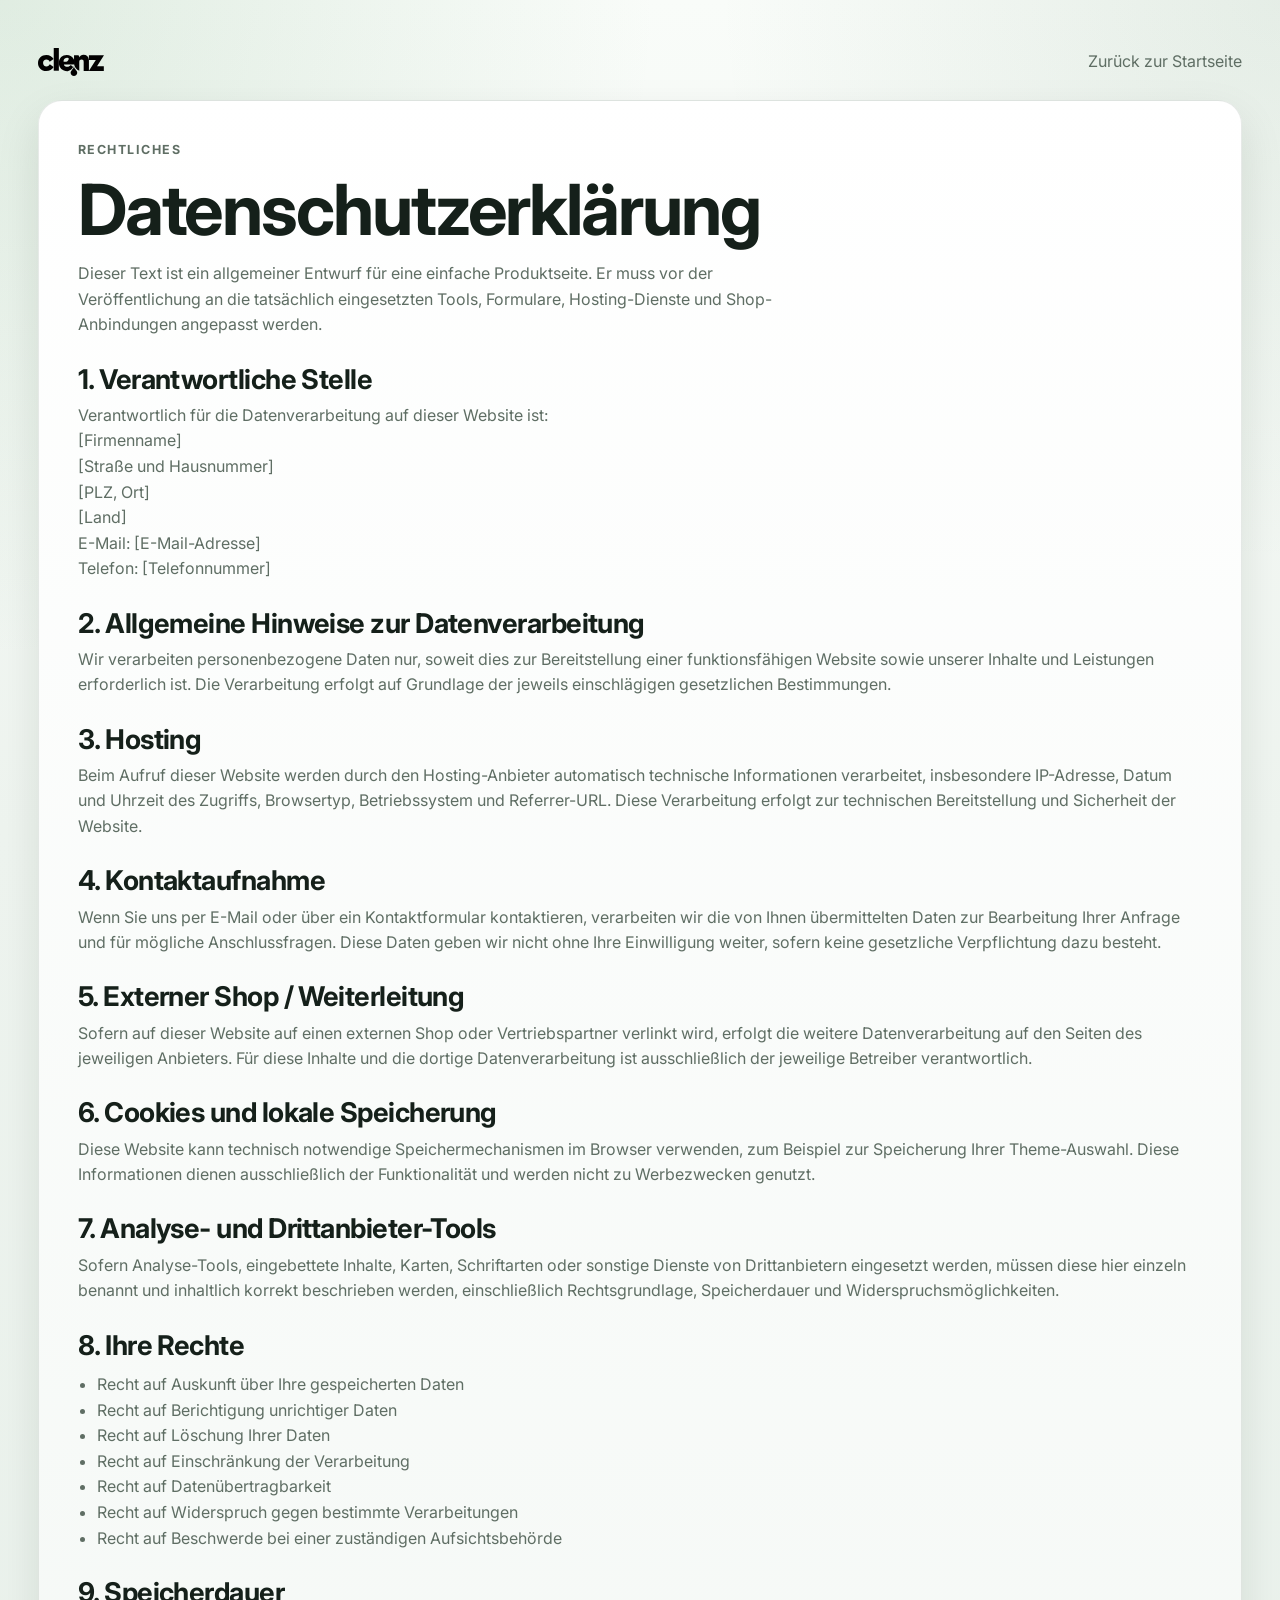
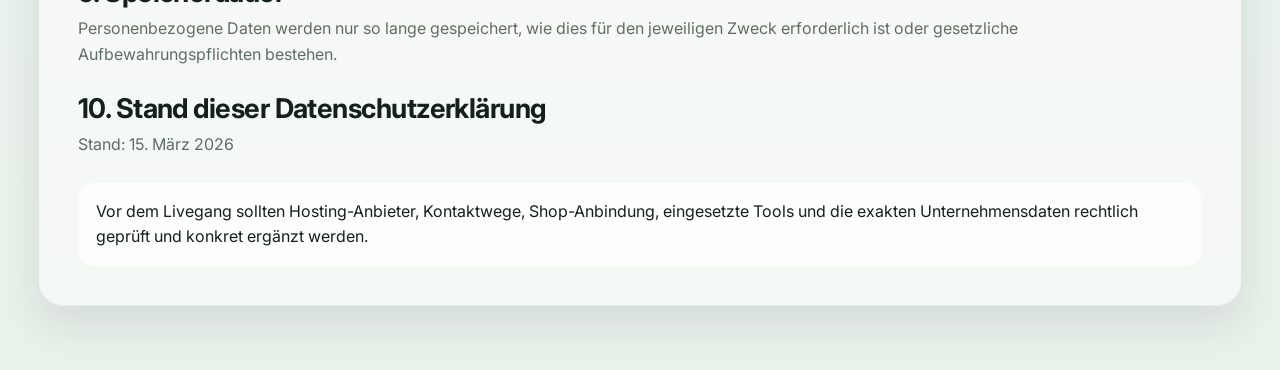
==== commit ee284bd5: "new changes" ====
--- a/datenschutz.html
+++ b/datenschutz.html
@@ -3,7 +3,7 @@
   <head>
     <meta charset="UTF-8" />
     <meta name="viewport" content="width=device-width, initial-scale=1.0" />
-    <meta name="description" content="Datenschutzerklaerung von Clenz." />
+    <meta name="description" content="Datenschutzerklärung von Clenz." />
     <title>Clenz | Datenschutz</title>
     <script>
       (() => {
@@ -33,19 +33,19 @@
 
         <article class="legal-card-page">
           <p class="eyebrow">Rechtliches</p>
-          <h1>Datenschutzerklaerung</h1>
+          <h1>Datenschutzerklärung</h1>
           <p>
-            Dieser Text ist ein allgemeiner Entwurf fuer eine einfache Produktseite.
-            Er muss vor der Veröffentlichung an die tatsaechlich eingesetzten Tools,
+            Dieser Text ist ein allgemeiner Entwurf für eine einfache Produktseite.
+            Er muss vor der Veröffentlichung an die tatsächlich eingesetzten Tools,
             Formulare, Hosting-Dienste und Shop-Anbindungen angepasst werden.
           </p>
 
           <section class="legal-section">
             <h2>1. Verantwortliche Stelle</h2>
             <p>
-              Verantwortlich fuer die Datenverarbeitung auf dieser Website ist:<br />
+              Verantwortlich für die Datenverarbeitung auf dieser Website ist:<br />
               [Firmenname]<br />
-              [Strasse und Hausnummer]<br />
+              [Straße und Hausnummer]<br />
               [PLZ, Ort]<br />
               [Land]<br />
               E-Mail: [E-Mail-Adresse]<br />
@@ -57,8 +57,8 @@
             <h2>2. Allgemeine Hinweise zur Datenverarbeitung</h2>
             <p>
               Wir verarbeiten personenbezogene Daten nur, soweit dies zur Bereitstellung
-              einer funktionsfaehigen Website sowie unserer Inhalte und Leistungen erforderlich ist.
-              Die Verarbeitung erfolgt auf Grundlage der jeweils einschlaegigen gesetzlichen Bestimmungen.
+              einer funktionsfähigen Website sowie unserer Inhalte und Leistungen erforderlich ist.
+              Die Verarbeitung erfolgt auf Grundlage der jeweils einschlägigen gesetzlichen Bestimmungen.
             </p>
           </section>
 
@@ -76,7 +76,7 @@
             <h2>4. Kontaktaufnahme</h2>
             <p>
               Wenn Sie uns per E-Mail oder über ein Kontaktformular kontaktieren, verarbeiten wir
-              die von Ihnen übermittelten Daten zur Bearbeitung Ihrer Anfrage und fuer moegliche
+              die von Ihnen übermittelten Daten zur Bearbeitung Ihrer Anfrage und für mögliche
               Anschlussfragen. Diese Daten geben wir nicht ohne Ihre Einwilligung weiter, sofern keine
               gesetzliche Verpflichtung dazu besteht.
             </p>
@@ -86,8 +86,8 @@
             <h2>5. Externer Shop / Weiterleitung</h2>
             <p>
               Sofern auf dieser Website auf einen externen Shop oder Vertriebspartner verlinkt wird,
-              erfolgt die weitere Datenverarbeitung auf den Seiten des jeweiligen Anbieters. Fuer diese
-              Inhalte und die dortige Datenverarbeitung ist ausschliesslich der jeweilige Betreiber verantwortlich.
+              erfolgt die weitere Datenverarbeitung auf den Seiten des jeweiligen Anbieters. Für diese
+              Inhalte und die dortige Datenverarbeitung ist ausschließlich der jeweilige Betreiber verantwortlich.
             </p>
           </section>
 
@@ -95,7 +95,7 @@
             <h2>6. Cookies und lokale Speicherung</h2>
             <p>
               Diese Website kann technisch notwendige Speichermechanismen im Browser verwenden, zum Beispiel
-              zur Speicherung Ihrer Theme-Auswahl. Diese Informationen dienen ausschliesslich der Funktionalitaet
+              zur Speicherung Ihrer Theme-Auswahl. Diese Informationen dienen ausschließlich der Funktionalität
               und werden nicht zu Werbezwecken genutzt.
             </p>
           </section>
@@ -104,8 +104,8 @@
             <h2>7. Analyse- und Drittanbieter-Tools</h2>
             <p>
               Sofern Analyse-Tools, eingebettete Inhalte, Karten, Schriftarten oder sonstige Dienste von Drittanbietern
-              eingesetzt werden, muessen diese hier einzeln benannt und inhaltlich korrekt beschrieben werden,
-              einschliesslich Rechtsgrundlage, Speicherdauer und Widerspruchsmoeglichkeiten.
+              eingesetzt werden, müssen diese hier einzeln benannt und inhaltlich korrekt beschrieben werden,
+              einschließlich Rechtsgrundlage, Speicherdauer und Widerspruchsmöglichkeiten.
             </p>
           </section>
 
@@ -114,30 +114,30 @@
             <ul>
               <li>Recht auf Auskunft über Ihre gespeicherten Daten</li>
               <li>Recht auf Berichtigung unrichtiger Daten</li>
-              <li>Recht auf Loeschung Ihrer Daten</li>
-              <li>Recht auf Einschraenkung der Verarbeitung</li>
+              <li>Recht auf Löschung Ihrer Daten</li>
+              <li>Recht auf Einschränkung der Verarbeitung</li>
               <li>Recht auf Datenübertragbarkeit</li>
               <li>Recht auf Widerspruch gegen bestimmte Verarbeitungen</li>
-              <li>Recht auf Beschwerde bei einer zustaendigen Aufsichtsbehoerde</li>
+              <li>Recht auf Beschwerde bei einer zuständigen Aufsichtsbehörde</li>
             </ul>
           </section>
 
           <section class="legal-section">
             <h2>9. Speicherdauer</h2>
             <p>
-              Personenbezogene Daten werden nur so lange gespeichert, wie dies fuer den jeweiligen Zweck
+              Personenbezogene Daten werden nur so lange gespeichert, wie dies für den jeweiligen Zweck
               erforderlich ist oder gesetzliche Aufbewahrungspflichten bestehen.
             </p>
           </section>
 
           <section class="legal-section">
-            <h2>10. Stand dieser Datenschutzerklaerung</h2>
-            <p>Stand: 15. Maerz 2026</p>
+            <h2>10. Stand dieser Datenschutzerklärung</h2>
+            <p>Stand: 15. März 2026</p>
           </section>
 
           <div class="legal-placeholder">
             Vor dem Livegang sollten Hosting-Anbieter, Kontaktwege, Shop-Anbindung, eingesetzte Tools
-            und die exakten Unternehmensdaten rechtlich geprueft und konkret ergaenzt werden.
+            und die exakten Unternehmensdaten rechtlich geprüft und konkret ergänzt werden.
           </div>
         </article>
       </div>
--- a/styles.css
+++ b/styles.css
@@ -42,8 +42,8 @@
   --cta-text: #f2f5f3;
   --cta-muted: #cad2ce;
   --cta-border: rgba(168, 204, 176, 0.1);
-  --cta-button-bg: rgba(248, 252, 249, 0.96);
-  --cta-button-text: #102017;
+  --cta-button-bg: linear-gradient(135deg, #6fb27b 0%, #4f8759 45%, #355e3b 100%);
+  --cta-button-text: #f7fbf8;
   --cta-button-shadow: 0 18px 38px rgba(7, 15, 10, 0.2);
   --cta-button-shadow-hover: 0 22px 44px rgba(7, 15, 10, 0.28);
   --cta-drop-bg: radial-gradient(circle at 35% 28%, rgba(255, 255, 255, 0.95), rgba(208, 232, 213, 0.7) 28%, rgba(77, 142, 86, 0.24) 54%, rgba(53, 94, 59, 0.03) 74%, transparent 75%);
@@ -98,7 +98,7 @@
   --cta-text: #142019;
   --cta-muted: #5d6d63;
   --cta-border: rgba(53, 110, 65, 0.14);
-  --cta-button-bg: linear-gradient(135deg, #183524 0%, #356e41 52%, #6aa875 100%);
+  --cta-button-bg: linear-gradient(135deg, #6fb27b 0%, #4f8759 45%, #355e3b 100%);
   --cta-button-text: #f7fbf8;
   --cta-button-shadow: 0 18px 34px rgba(32, 73, 43, 0.2);
   --cta-button-shadow-hover: 0 22px 42px rgba(32, 73, 43, 0.28);
@@ -191,18 +191,22 @@
   border: none;
   font-weight: 600;
   text-decoration: none;
-  transition: transform 240ms ease, box-shadow 240ms ease, background-color 240ms ease;
+  color: #f8fcf9;
+  background: linear-gradient(135deg, #6aa875 0%, #4f8759 48%, #355e3b 100%);
+  box-shadow: 0 10px 24px rgba(29, 63, 37, 0.28);
+  transition: transform 240ms ease, box-shadow 240ms ease, background 240ms ease, filter 240ms ease;
 }
 
 .btn-primary {
-  background: linear-gradient(135deg, #5d9d68 0%, #44734d 100%);
-  color: #f8fcf9;
-  box-shadow: 0 10px 24px rgba(29, 63, 37, 0.34);
-}
-
+  background: linear-gradient(135deg, #6fb27b 0%, #4f8759 45%, #355e3b 100%);
+  box-shadow: 0 12px 26px rgba(29, 63, 37, 0.34);
+}
+
+.btn:hover,
 .btn-primary:hover {
   transform: translateY(-2px);
   box-shadow: 0 14px 28px rgba(29, 63, 37, 0.42);
+  filter: saturate(1.05);
 }
 
 .site-header {
@@ -464,18 +468,12 @@
 }
 
 .hero-copy h1 {
-  max-width: 18ch;
+  max-width: none;
   margin-inline: auto;
-  font-size: clamp(3.2rem, 6.6vw, 6rem);
+  font-size: clamp(2.4rem, 4.8vw, 5.4rem);
   line-height: 0.96;
   letter-spacing: -0.05em;
-  text-wrap: balance;
-}
-
-.hero-copy h1 span {
-  display: inline-block;
-  color: color-mix(in srgb, var(--text) 70%, var(--brand-2) 30%);
-  text-shadow: 0 0 26px rgba(104, 177, 117, 0.16);
+  white-space: nowrap;
 }
 
 .hero-text {
@@ -769,6 +767,10 @@
   color: var(--muted);
 }
 
+.about-highlight {
+  color: rgba(255, 255, 255, 0.94);
+}
+
 .about-points {
   display: grid;
   gap: 1rem;
@@ -843,14 +845,14 @@
 
 .about-frame {
   position: relative;
-  min-height: 560px;
-  padding: 1.35rem;
+  min-height: 460px;
+  padding: 1.1rem;
   border-radius: 2rem;
   background:
-    var(--panel-bg-strong),
-    radial-gradient(circle at top right, rgba(77, 142, 86, 0.12), transparent 38%);
+    radial-gradient(circle at top right, rgba(77, 142, 86, 0.12), transparent 38%),
+    var(--panel-bg-strong);
   border: 1px solid rgba(53, 94, 59, 0.1);
-  box-shadow: 0 24px 60px rgba(17, 28, 20, 0.1);
+  box-shadow: 0 24px 56px rgba(17, 28, 20, 0.12);
   overflow: hidden;
 }
 
@@ -897,14 +899,17 @@
 .about-image-placeholder {
   position: relative;
   z-index: 1;
-  min-height: 390px;
-  padding: 1.6rem;
+  min-height: 300px;
+  padding: 1.25rem;
   display: flex;
   flex-direction: column;
   justify-content: flex-end;
   border-radius: 1.55rem;
   border: 1px dashed var(--about-placeholder-border);
-  background: var(--about-placeholder-bg);
+  background:
+    linear-gradient(180deg, rgba(20, 31, 24, 0.72), rgba(15, 24, 18, 0.92)),
+    var(--about-placeholder-bg);
+  box-shadow: inset 0 1px 0 rgba(255, 255, 255, 0.05);
   overflow: hidden;
 }
 
@@ -918,76 +923,143 @@
 }
 
 .about-image-placeholder::before {
-  width: 180px;
-  height: 180px;
-  top: -30px;
-  right: -24px;
+  width: 220px;
+  height: 220px;
+  top: -72px;
+  right: -44px;
+  opacity: 0.5;
+  filter: blur(8px);
 }
 
 .about-image-placeholder::after {
-  width: 96px;
-  height: 96px;
-  bottom: 20px;
-  left: -18px;
+  width: 136px;
+  height: 136px;
+  bottom: -34px;
+  left: -26px;
+  opacity: 0.28;
+  filter: blur(12px);
 }
 
 .about-placeholder-label {
   display: inline-flex;
   width: fit-content;
-  margin: 0 0 0.9rem;
-  padding: 0.45rem 0.75rem;
+  margin: 0 0 1.6rem;
+  padding: 0.38rem 0.72rem;
   border-radius: 999px;
-  background: rgba(53, 94, 59, 0.12);
-  color: var(--brand);
-  font-size: 0.78rem;
+  background: rgba(53, 94, 59, 0.16);
+  color: rgba(226, 236, 228, 0.88);
+  font-size: 0.72rem;
   font-weight: 700;
-  letter-spacing: 0.12em;
+  letter-spacing: 0.14em;
   text-transform: uppercase;
+  border: 1px solid rgba(145, 184, 151, 0.14);
+  backdrop-filter: blur(10px);
 }
 
 .about-image-placeholder h3 {
-  margin: 0 0 0.6rem;
-  font-size: clamp(1.6rem, 3vw, 2.2rem);
-  line-height: 1.05;
+  max-width: 10ch;
+  margin: 0 0 0.7rem;
+  font-size: clamp(1.5rem, 2.5vw, 2rem);
+  line-height: 1.02;
+  letter-spacing: -0.04em;
+  color: rgba(248, 250, 248, 0.96);
 }
 
 .about-image-placeholder p {
-  max-width: 28ch;
+  max-width: 24ch;
   margin: 0;
-  color: var(--muted);
+  font-size: 0.98rem;
+  line-height: 1.6;
+  color: rgba(219, 228, 221, 0.8);
 }
 
 .about-note {
   position: absolute;
-  right: 1.35rem;
-  bottom: 1.35rem;
+  left: 1.1rem;
+  right: 1.1rem;
+  bottom: 1.1rem;
   z-index: 1;
   display: flex;
   gap: 0.75rem;
   align-items: flex-start;
-  width: min(300px, calc(100% - 2.7rem));
-  padding: 1rem 1.05rem;
+  width: auto;
+  max-width: 360px;
+  padding: 0.9rem 1rem;
   border-radius: 1.2rem;
-  background: var(--about-note-bg);
+  background: linear-gradient(180deg, rgba(23, 36, 28, 0.92), rgba(16, 25, 20, 0.96));
   color: var(--about-note-text);
-  box-shadow: 0 18px 32px rgba(17, 28, 20, 0.24);
+  box-shadow: 0 16px 28px rgba(17, 28, 20, 0.2);
+  border: 1px solid rgba(255, 255, 255, 0.06);
   animation: aboutNoteFloat 6.8s ease-in-out infinite;
 }
 
 .about-note p {
   margin: 0;
-  font-size: 0.95rem;
+  font-size: 0.92rem;
+  line-height: 1.5;
   color: inherit;
 }
 
 .about-note-dot {
-  width: 0.8rem;
-  height: 0.8rem;
-  margin-top: 0.2rem;
+  width: 0.72rem;
+  height: 0.72rem;
+  margin-top: 0.28rem;
   border-radius: 999px;
-  background: linear-gradient(180deg, #7bd18a, #4d8e56);
-  box-shadow: 0 0 0 0.3rem rgba(123, 209, 138, 0.12);
+  background: linear-gradient(180deg, #b8f3c1, #6ebb79);
+  box-shadow:
+    0 0 22px rgba(155, 235, 167, 0.55),
+    0 0 0 0.28rem rgba(123, 209, 138, 0.12);
   flex: 0 0 auto;
+}
+
+html[data-theme="light"] .about-frame {
+  background:
+    radial-gradient(circle at top right, rgba(93, 157, 104, 0.14), transparent 36%),
+    linear-gradient(180deg, rgba(255, 255, 255, 0.96), rgba(242, 247, 243, 0.98));
+  border-color: rgba(53, 110, 65, 0.12);
+  box-shadow: 0 22px 44px rgba(30, 54, 36, 0.1);
+}
+
+html[data-theme="light"] .about-image-placeholder {
+  border-style: solid;
+  border-color: rgba(53, 110, 65, 0.12);
+  background:
+    linear-gradient(180deg, rgba(255, 255, 255, 0.88), rgba(240, 246, 242, 0.96)),
+    var(--about-placeholder-bg);
+  box-shadow:
+    inset 0 1px 0 rgba(255, 255, 255, 0.7),
+    0 14px 30px rgba(53, 110, 65, 0.08);
+}
+
+html[data-theme="light"] .about-image-placeholder::before {
+  opacity: 0.62;
+  filter: blur(10px);
+}
+
+html[data-theme="light"] .about-image-placeholder::after {
+  opacity: 0.34;
+  filter: blur(14px);
+}
+
+html[data-theme="light"] .about-placeholder-label {
+  background: rgba(255, 255, 255, 0.72);
+  color: #356e41;
+  border-color: rgba(53, 110, 65, 0.1);
+}
+
+html[data-theme="light"] .about-image-placeholder h3 {
+  color: #16241b;
+}
+
+html[data-theme="light"] .about-image-placeholder p {
+  color: #516257;
+}
+
+html[data-theme="light"] .about-note {
+  background: linear-gradient(180deg, rgba(255, 255, 255, 0.96), rgba(239, 246, 241, 0.98));
+  color: #16241b;
+  border-color: rgba(53, 110, 65, 0.1);
+  box-shadow: 0 14px 28px rgba(53, 110, 65, 0.1);
 }
 
 @keyframes aboutDropFloat {
@@ -1174,6 +1246,25 @@
   margin: 0;
   color: var(--muted);
   max-width: 32ch;
+}
+
+.footer-partner {
+  display: grid;
+  gap: 0.45rem;
+  align-items: start;
+}
+
+.footer-partner-label {
+  font-size: 0.72rem;
+  letter-spacing: 0.12em;
+  text-transform: uppercase;
+  color: var(--muted);
+}
+
+.footer-partner-logo {
+  height: 1.9rem;
+  width: auto;
+  opacity: 0.86;
 }
 
 .footer-column {
@@ -1650,7 +1741,7 @@
   }
 
   .hero-copy h1 {
-    max-width: 16ch;
+    max-width: none;
   }
 
   .hero-brand-watermark {
@@ -1681,7 +1772,7 @@
   }
 
   .about-frame {
-    min-height: 500px;
+    min-height: 420px;
   }
 
   .footer-inner {
@@ -1713,7 +1804,8 @@
   }
 
   .hero-copy h1 {
-    max-width: 15ch;
+    max-width: none;
+    font-size: clamp(2rem, 5vw, 3.2rem);
   }
 
   .about-point {
@@ -1765,7 +1857,7 @@
   }
 
   .brand-mark {
-    height: 40px;
+    height: 46px;
     width: auto;
   }
 
@@ -1856,27 +1948,55 @@
 
   .hero {
     align-items: flex-start;
-    padding-top: 7.25rem;
+    min-height: auto;
+    padding: 7.4rem 0 7.2rem;
+  }
+
+  .hero-grid {
+    width: min(100%, 94vw);
+  }
+
+  .hero-copy {
+    max-width: 40rem;
+    margin-inline: auto;
+    text-align: center;
   }
 
   .hero-brand-watermark {
-    width: min(138vw, 980px);
-    top: 38%;
-    opacity: 0.09;
+    width: min(160vw, 980px);
+    top: 34%;
+    left: 50%;
+    opacity: 0.06;
   }
 
   .hero-copy h1 {
-    max-width: none;
-    font-size: clamp(2.6rem, 13vw, 4rem);
-  }
-
-  .hero-kicker {
-    margin-bottom: 0.75rem;
+    max-width: 15ch;
+    margin-inline: auto;
+    font-size: clamp(2rem, 9vw, 2.9rem);
+    line-height: 1;
+    letter-spacing: -0.05em;
+    white-space: normal;
+    text-wrap: balance;
+  }
+
+  .hero-text {
+    max-width: 40ch;
+    margin: 1.15rem auto 0;
+    font-size: 1rem;
+    line-height: 1.68;
   }
 
   .hero-actions {
     flex-direction: column;
     align-items: stretch;
+    gap: 0.75rem;
+    margin-top: 1.9rem;
+  }
+
+  .hero-actions .btn {
+    min-height: 3.35rem;
+    width: 100%;
+    justify-content: center;
   }
 
   .hero-callout {
@@ -1927,12 +2047,12 @@
   }
 
   .about-frame {
-    min-height: 460px;
+    min-height: 380px;
     padding: 1rem;
   }
 
   .about-image-placeholder {
-    min-height: 320px;
+    min-height: 250px;
     padding: 1.2rem;
   }
 
@@ -1948,11 +2068,12 @@
   }
 
   .products {
-    margin-top: -40px;
+    margin-top: -8px;
+    padding-top: 1rem;
   }
 
   .section-head {
-    margin-bottom: 1.5rem;
+    margin-bottom: 1.7rem;
   }
 
   .cta-box {
@@ -2075,20 +2196,37 @@
 
 @media (max-width: 520px) {
   .hero {
-    padding-top: 6.6rem;
+    padding: 6.3rem 0 6.6rem;
   }
 
   .hero-brand-watermark {
-    width: min(165vw, 900px);
-    top: 35%;
+    width: min(188vw, 880px);
+    top: 30%;
+    left: 50%;
   }
 
   .hero-copy h1 {
-    font-size: clamp(2.3rem, 12vw, 3.3rem);
+    max-width: 14ch;
+    font-size: clamp(1.8rem, 10vw, 2.35rem);
+  }
+
+  .hero-text {
+    max-width: 36ch;
+    font-size: 0.95rem;
+    line-height: 1.64;
+  }
+
+  .hero-text br {
+    display: none;
+  }
+
+  .hero-actions .btn {
+    min-height: 3.15rem;
+    font-size: 0.95rem;
   }
 
   .about-frame {
-    min-height: 420px;
+    min-height: 340px;
   }
 
   .products-drop-one {
@@ -2137,6 +2275,10 @@
     height: 1.8rem;
   }
 
+  .footer-partner-logo {
+    height: 1.6rem;
+  }
+
   .about-points {
     gap: 0.75rem;
   }
